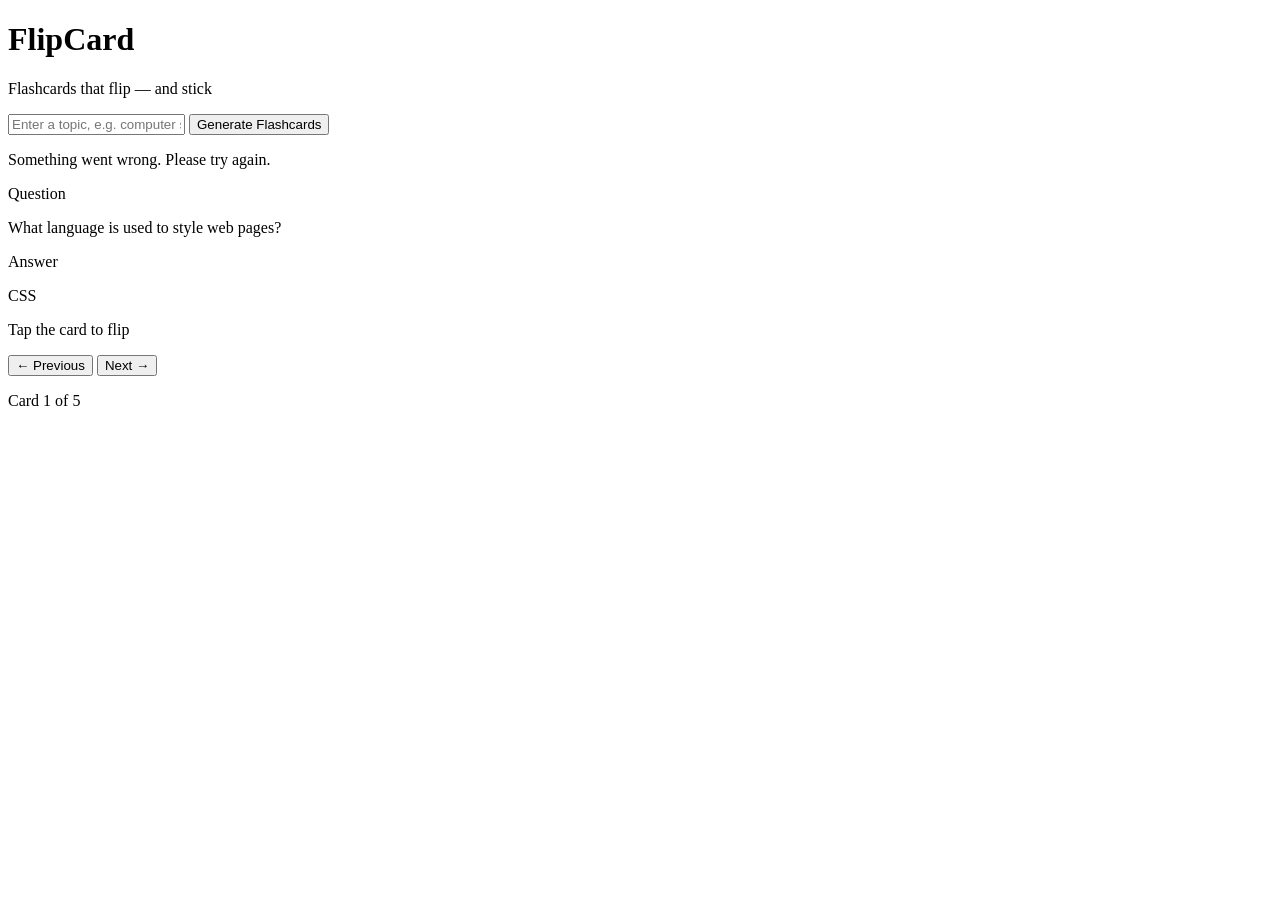
==== index.html @ fe76bbc2 "Create index.html" ====
<!DOCTYPE html>
<html lang="en">

<head>
    <meta charset="UTF-8" />
    <meta name="viewport" content="width=device-width, initial-scale=1.0" />
    <title>FlipCard — Math Flashcards</title>
    <link
        href="https://fonts.googleapis.com/css2?family=DM+Serif+Display&family=Inter:wght@400;500;600&family=JetBrains+Mono:wght@400;600&display=swap"
        rel="stylesheet" />
    <link rel="stylesheet" href="flashcard.css" />
</head>

<body>

    <!-- ── Header ── -->
    <header>
        <h1>FlipCard</h1>
        <p class="tagline">Flashcards that flip — and stick</p>
    </header>

    <!-- ── Topic Input ── -->
    <div class="input-row">
        <input type="text" id="topic-input" placeholder="Enter a topic, e.g. computer science" />
        <button id="generate-btn">Generate Flashcards</button>
    </div>

    <p class="error-msg" id="error-msg">Something went wrong. Please try again.</p>

    <!-- ── Flashcard Scene ── -->
    <div class="flashcard-scene">
        <div class="flashcard" id="flashcard">

            <!-- Front -->
            <div class="card-face card-front">
                <span class="card-label">Question</span>
                <p class="card-question" id="card-question">What language is used to style web pages?</p>
            </div>

            <!-- Back -->
            <div class="card-face card-back">
                <span class="card-label">Answer</span>
                <p class="card-answer" id="card-answer">CSS</p>
            </div>

            <!-- Loading state -->
            <div class="loading-overlay" id="loading-overlay">
                <div class="spinner"></div>
            </div>

        </div>
    </div>

    <p class="tap-hint">Tap the card to flip</p>

    <!-- ── Progress dots ── -->
    <div class="progress" id="progress-dots"></div>

    <!-- ── Controls ── -->
    <div class="controls">
        <button class="ctrl-btn" id="prev-btn">← Previous</button>
        <button class="ctrl-btn" id="next-btn">Next →</button>
    </div>

    <p class="card-counter" id="card-counter">Card 1 of 5</p>

    <script src="flashcard.js"></script>
</body>

</html>
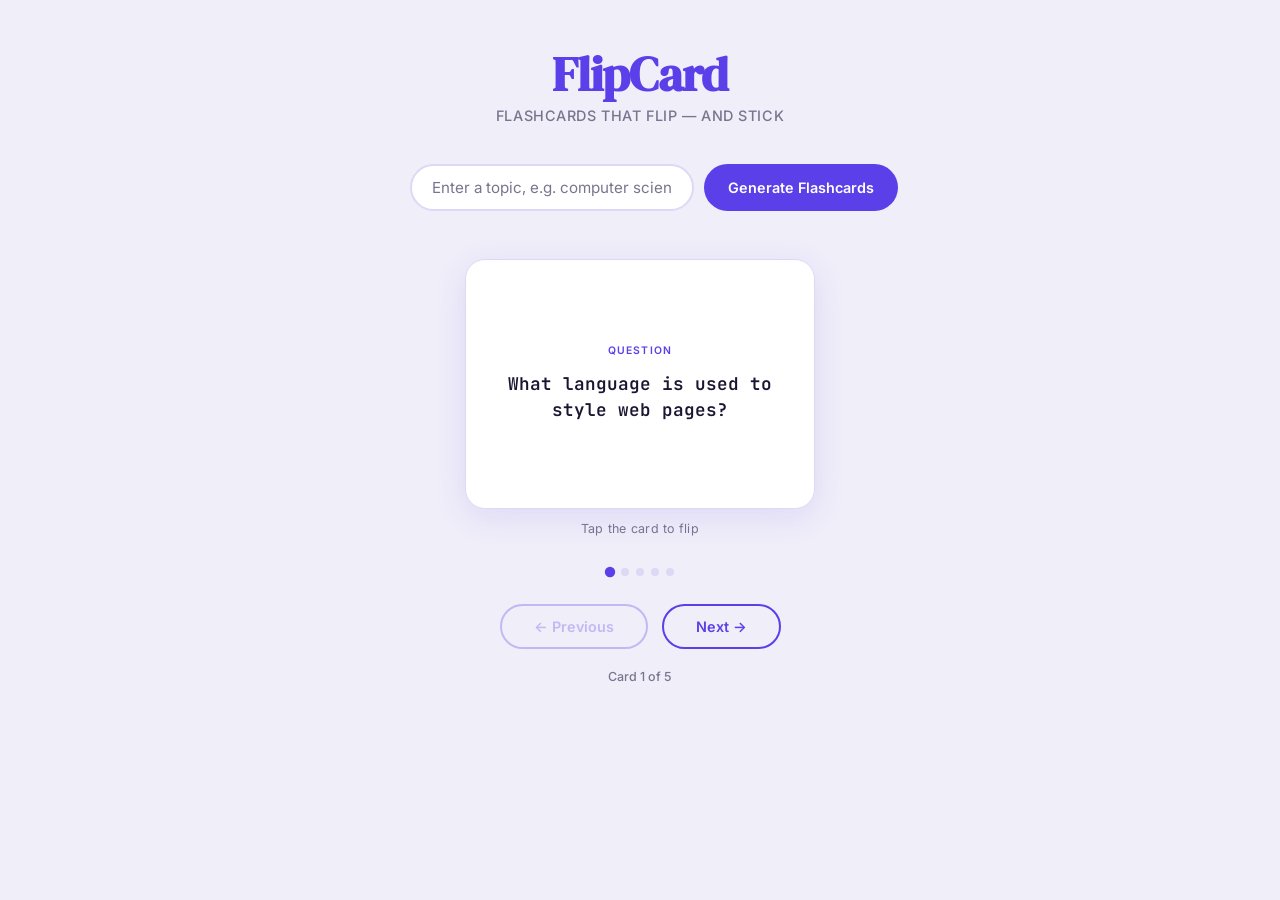
==== commit 8a24ce71: "Update index.html" ====
--- a/index.html
+++ b/index.html
@@ -8,7 +8,7 @@
     <link
         href="https://fonts.googleapis.com/css2?family=DM+Serif+Display&family=Inter:wght@400;500;600&family=JetBrains+Mono:wght@400;600&display=swap"
         rel="stylesheet" />
-    <link rel="stylesheet" href="flashcard.css" />
+    <link rel="stylesheet" href="style.css" />
 </head>
 
 <body>
@@ -64,7 +64,7 @@
 
     <p class="card-counter" id="card-counter">Card 1 of 5</p>
 
-    <script src="flashcard.js"></script>
+    <script src="script.js"></script>
 </body>
 
 </html>
--- a/style.css
+++ b/style.css
@@ -0,0 +1,312 @@
+/* ── Tokens ── */
+:root {
+    --bg: #F0EEF9;
+    --surface: #FFFFFF;
+    --back-face: #2B1F5C;
+    --accent: #5B3FE8;
+    --accent-lt: #7B61FF;
+    --text: #1A1530;
+    --muted: #7A748F;
+    --border: #DDD8F5;
+    --shadow: 0 8px 32px rgba(91, 63, 232, 0.12);
+    --radius-card: 20px;
+    --radius-btn: 50px;
+}
+
+*,
+*::before,
+*::after {
+    box-sizing: border-box;
+    margin: 0;
+    padding: 0;
+}
+
+body {
+    font-family: 'Inter', sans-serif;
+    background: var(--bg);
+    color: var(--text);
+    min-height: 100vh;
+    display: flex;
+    flex-direction: column;
+    align-items: center;
+    padding: 48px 16px 64px;
+}
+
+/* ── Header ── */
+header {
+    text-align: center;
+    margin-bottom: 40px;
+}
+
+header h1 {
+    font-family: 'DM Serif Display', serif;
+    font-size: clamp(2rem, 5vw, 3rem);
+    color: var(--accent);
+    letter-spacing: -0.02em;
+    line-height: 1.1;
+    margin-bottom: 6px;
+}
+
+header p.tagline {
+    font-size: 0.9rem;
+    color: var(--muted);
+    font-weight: 500;
+    letter-spacing: 0.04em;
+    text-transform: uppercase;
+}
+
+/* ── Input Row ── */
+.input-row {
+    display: flex;
+    gap: 10px;
+    margin-bottom: 48px;
+    width: 100%;
+    max-width: 460px;
+}
+
+#topic-input {
+    flex: 1;
+    padding: 12px 20px;
+    border: 2px solid var(--border);
+    border-radius: var(--radius-btn);
+    font-family: 'Inter', sans-serif;
+    font-size: 0.95rem;
+    background: var(--surface);
+    color: var(--text);
+    outline: none;
+    transition: border-color 0.2s;
+}
+
+#topic-input::placeholder {
+    color: var(--muted);
+}
+
+#topic-input:focus {
+    border-color: var(--accent);
+}
+
+#generate-btn {
+    padding: 12px 24px;
+    border: none;
+    border-radius: var(--radius-btn);
+    background: var(--accent);
+    color: #fff;
+    font-family: 'Inter', sans-serif;
+    font-size: 0.9rem;
+    font-weight: 600;
+    cursor: pointer;
+    transition: background 0.2s, transform 0.1s;
+    white-space: nowrap;
+}
+
+#generate-btn:hover {
+    background: var(--accent-lt);
+}
+
+#generate-btn:active {
+    transform: scale(0.97);
+}
+
+/* ── Flashcard Wrapper ── */
+.flashcard-scene {
+    perspective: 1200px;
+    width: 350px;
+    height: 250px;
+    cursor: pointer;
+    margin-bottom: 12px;
+}
+
+.flashcard {
+    width: 100%;
+    height: 100%;
+    position: relative;
+    transform-style: preserve-3d;
+    transition: transform 0.55s cubic-bezier(0.4, 0, 0.2, 1);
+}
+
+.flashcard.is-flipped {
+    transform: rotateY(180deg);
+}
+
+/* shared face styles */
+.card-face {
+    position: absolute;
+    inset: 0;
+    border-radius: var(--radius-card);
+    backface-visibility: hidden;
+    -webkit-backface-visibility: hidden;
+    display: flex;
+    flex-direction: column;
+    align-items: center;
+    justify-content: center;
+    padding: 28px 32px;
+    box-shadow: var(--shadow);
+}
+
+/* Front */
+.card-front {
+    background: var(--surface);
+    border: 1.5px solid var(--border);
+}
+
+.card-front .card-label {
+    font-size: 0.65rem;
+    font-weight: 600;
+    letter-spacing: 0.12em;
+    text-transform: uppercase;
+    color: var(--accent);
+    margin-bottom: 14px;
+}
+
+.card-front .card-question {
+    font-family: 'JetBrains Mono', monospace;
+    font-size: 1.1rem;
+    font-weight: 600;
+    color: var(--text);
+    text-align: center;
+    line-height: 1.5;
+}
+
+/* Back */
+.card-back {
+    background: var(--back-face);
+    transform: rotateY(180deg);
+}
+
+.card-back .card-label {
+    font-size: 0.65rem;
+    font-weight: 600;
+    letter-spacing: 0.12em;
+    text-transform: uppercase;
+    color: var(--accent-lt);
+    margin-bottom: 14px;
+}
+
+.card-back .card-answer {
+    font-family: 'JetBrains Mono', monospace;
+    font-size: 1rem;
+    font-weight: 400;
+    color: #E8E4FF;
+    text-align: center;
+    line-height: 1.6;
+}
+
+/* ── Tap hint ── */
+.tap-hint {
+    font-size: 0.78rem;
+    color: var(--muted);
+    margin-bottom: 32px;
+    letter-spacing: 0.02em;
+}
+
+/* ── Progress dots ── */
+.progress {
+    display: flex;
+    gap: 7px;
+    margin-bottom: 28px;
+}
+
+.dot {
+    width: 8px;
+    height: 8px;
+    border-radius: 50%;
+    background: var(--border);
+    transition: background 0.25s, transform 0.25s;
+}
+
+.dot.active {
+    background: var(--accent);
+    transform: scale(1.3);
+}
+
+/* ── Controls ── */
+.controls {
+    display: flex;
+    gap: 14px;
+}
+
+.ctrl-btn {
+    padding: 12px 32px;
+    border: 2px solid var(--accent);
+    border-radius: var(--radius-btn);
+    background: transparent;
+    color: var(--accent);
+    font-family: 'Inter', sans-serif;
+    font-size: 0.9rem;
+    font-weight: 600;
+    cursor: pointer;
+    transition: background 0.2s, color 0.2s, transform 0.1s, opacity 0.2s;
+}
+
+.ctrl-btn:hover {
+    background: var(--accent);
+    color: #fff;
+}
+
+.ctrl-btn:active {
+    transform: scale(0.97);
+}
+
+.ctrl-btn:disabled {
+    opacity: 0.3;
+    cursor: default;
+}
+
+.ctrl-btn:disabled:hover {
+    background: transparent;
+    color: var(--accent);
+}
+
+/* ── Loading overlay ── */
+.loading-overlay {
+    position: absolute;
+    inset: 0;
+    border-radius: var(--radius-card);
+    background: rgba(240, 238, 249, 0.85);
+    display: flex;
+    align-items: center;
+    justify-content: center;
+    backdrop-filter: blur(4px);
+    z-index: 10;
+    pointer-events: none;
+    opacity: 0;
+    transition: opacity 0.2s;
+}
+
+.loading-overlay.visible {
+    opacity: 1;
+    pointer-events: all;
+}
+
+.spinner {
+    width: 36px;
+    height: 36px;
+    border: 3px solid var(--border);
+    border-top-color: var(--accent);
+    border-radius: 50%;
+    animation: spin 0.7s linear infinite;
+}
+
+@keyframes spin {
+    to {
+        transform: rotate(360deg);
+    }
+}
+
+/* ── Card counter ── */
+.card-counter {
+    font-size: 0.78rem;
+    color: var(--muted);
+    font-weight: 500;
+    margin-top: 20px;
+}
+
+/* ── Error message ── */
+.error-msg {
+    display: none;
+    color: #c0392b;
+    font-size: 0.85rem;
+    margin-top: -28px;
+    margin-bottom: 20px;
+    text-align: center;
+}
